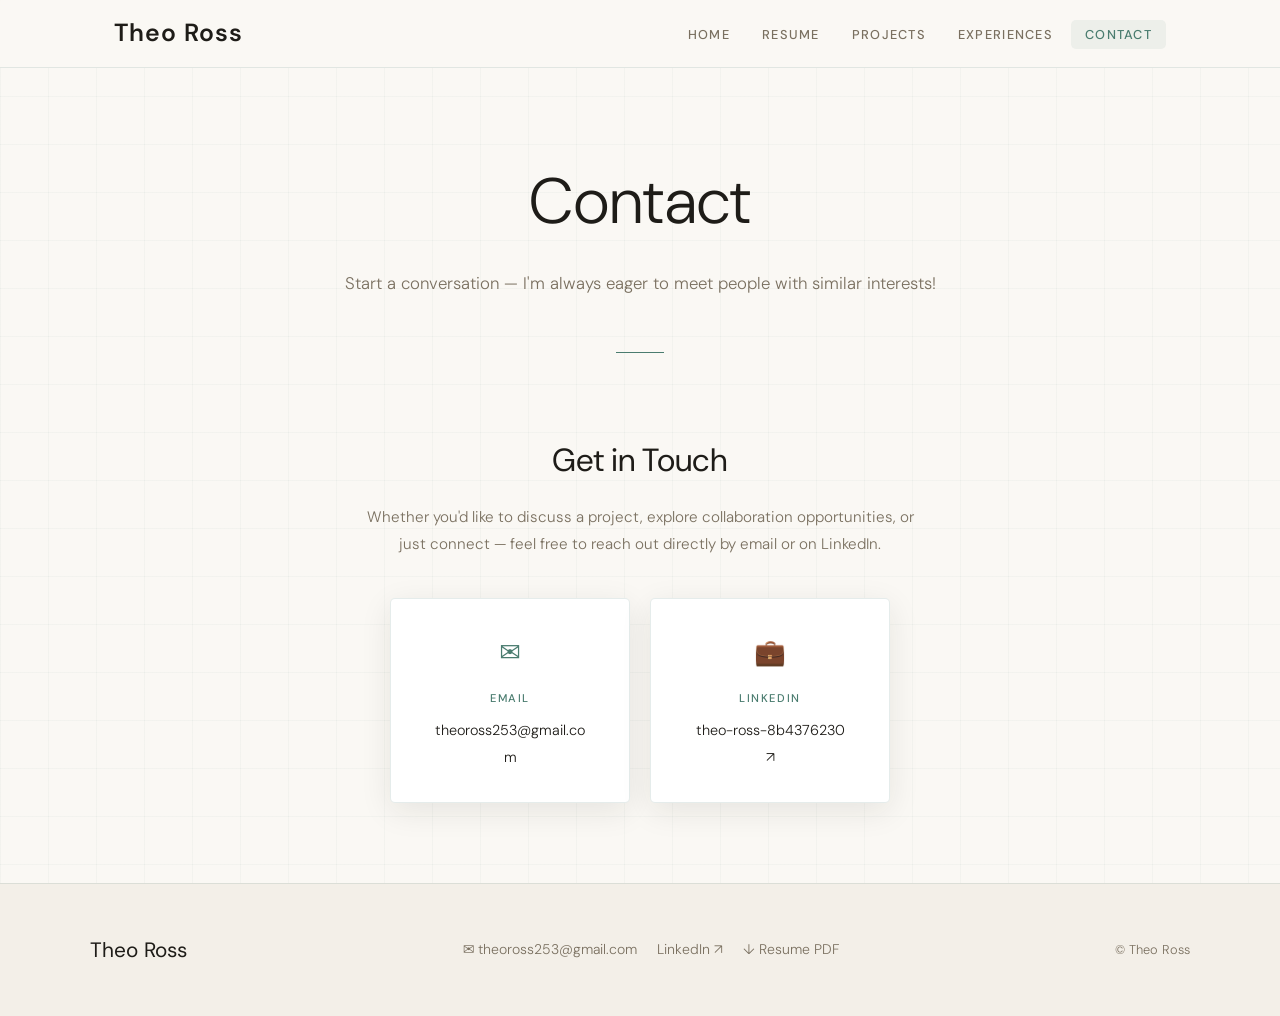
==== contact.html @ b7367333 "Initial commit" ====
<!DOCTYPE html>
<html lang="en">
<head>
  <meta charset="UTF-8">
  <meta name="viewport" content="width=device-width, initial-scale=1">
  <title>Contact | Theo Ross</title>
  <meta name="description" content="Get in touch with Theo Ross — Geospatial Scientist.">
  <link rel="stylesheet" href="css/style.css">
</head>
<body>

  <!-- Navigation -->
  <nav class="navbar">
    <div class="nav-container">
      <a href="index.html" class="nav-brand">Theo Ross</a>
      <button class="nav-toggle" aria-label="Toggle navigation">
        <span></span><span></span><span></span>
      </button>
      <ul class="nav-links">
        <li><a href="index.html">Home</a></li>
        <li><a href="resume.html">Resume</a></li>
        <li><a href="projects.html">Projects</a></li>
        <li><a href="experiences.html">Experiences</a></li>
        <li><a href="contact.html">Contact</a></li>
      </ul>
    </div>
  </nav>

  <div class="page-wrapper">

    <div class="page-hero">
      <h1>Contact</h1>
      <p>Start a conversation — I'm always eager to meet people with similar interests!</p>
    </div>

    <section class="section">
      <div class="section-inner">
        <div class="contact-centered reveal">
          <h2>Get in Touch</h2>
          <p>
            Whether you'd like to discuss a project, explore collaboration opportunities,
            or just connect — feel free to reach out directly by email or on LinkedIn.
          </p>
          <div class="contact-cards">
            <a href="mailto:theoross253@gmail.com" class="contact-card">
              <span class="contact-card-icon">✉</span>
              <span class="contact-card-label">Email</span>
              <span class="contact-card-value">theoross253@gmail.com</span>
            </a>
            <a href="https://www.linkedin.com/in/theo-ross-8b4376230" target="_blank" rel="noopener" class="contact-card">
              <span class="contact-card-icon">💼</span>
              <span class="contact-card-label">LinkedIn</span>
              <span class="contact-card-value">theo-ross-8b4376230 ↗</span>
            </a>
          </div>
        </div>
      </div>
    </section>

  </div><!-- /page-wrapper -->

  <footer>
    <div class="footer-inner">
      <span class="footer-brand">Theo Ross</span>
      <div class="footer-links">
        <a href="mailto:theoross253@gmail.com">✉ theoross253@gmail.com</a>
        <a href="https://www.linkedin.com/in/theo-ross-8b4376230" target="_blank" rel="noopener">LinkedIn ↗</a>
        <a href="assets/TheoRoss_Resume.pdf" target="_blank">↓ Resume PDF</a>
      </div>
      <span class="footer-copy">© Theo Ross</span>
    </div>
  </footer>

  <button id="back-top" aria-label="Back to top">↑</button>
  <script src="js/main.js"></script>
</body>
</html>
---- css/style.css ----
@import url('https://fonts.googleapis.com/css2?family=Cormorant+Garamond:ital,wght@0,300;0,400;0,500;0,600;1,300;1,400&family=DM+Sans:opsz,wght@9..40,300;9..40,400;9..40,500&display=swap');

/* ── Variables ─────────────────────────────────── */
:root {
  --bg:           #faf8f4;
  --bg-light:     #f3efe8;
  --surface:      #ffffff;
  --surface-2:    #ede9e0;
  --text:         #1e1c18;
  --text-muted:   #7a7060;
  --accent:       #4a7c6f;
  --accent-warm:  #c4724a;
  --border:       rgba(74, 124, 111, 0.14);
  --border-hover: rgba(74, 124, 111, 0.45);
  --shadow:       0 8px 32px rgba(30, 28, 24, 0.09);
  --shadow-lg:    0 20px 60px rgba(30, 28, 24, 0.13);
  --radius:       5px;
  --nav-h:        68px;
  --font-display: 'DM Sans', Georgia, serif;
  --font-body:    'DM Sans', system-ui, sans-serif;
}

/* ── Reset ─────────────────────────────────────── */
*, *::before, *::after { box-sizing: border-box; margin: 0; padding: 0; }
html { scroll-behavior: smooth; }
body {
  background: var(--bg);
  color: var(--text);
  font-family: var(--font-body);
  font-size: 16px;
  line-height: 1.7;
  min-height: 100vh;
}
img { max-width: 100%; display: block; }
a { color: var(--accent); text-decoration: none; transition: color .2s; }
a:hover { color: var(--accent-warm); }

/* ── Subtle topographic background ─────────────── */
body::before {
  content: '';
  position: fixed;
  inset: 0;
  background-image:
    linear-gradient(rgba(74,124,111,.04) 1px, transparent 1px),
    linear-gradient(90deg, rgba(74,124,111,.04) 1px, transparent 1px);
  background-size: 48px 48px;
  pointer-events: none;
  z-index: 0;
}

/* ── Navigation ────────────────────────────────── */
.navbar {
  position: fixed;
  top: 0; left: 0; right: 0;
  height: var(--nav-h);
  background: rgba(250, 248, 244, 0.94);
  backdrop-filter: blur(14px);
  border-bottom: 1px solid var(--border);
  z-index: 1000;
}
.nav-container {
  max-width: 1100px;
  margin: 0 auto;
  padding: 0 24px;
  height: 100%;
  display: flex;
  align-items: center;
  justify-content: space-between;
}
.nav-brand {
  font-family: var(--font-display);
  font-size: 1.55rem;
  font-weight: 600;
  color: var(--text);
  letter-spacing: .04em;
}
.nav-brand:hover { color: var(--accent); }
.nav-links {
  display: flex;
  list-style: none;
  gap: 4px;
}
.nav-links a {
  color: var(--text-muted);
  font-size: .8rem;
  font-weight: 500;
  letter-spacing: .1em;
  text-transform: uppercase;
  padding: 6px 14px;
  border-radius: var(--radius);
  transition: color .2s, background .2s;
}
.nav-links a:hover,
.nav-links a.active {
  color: var(--accent);
  background: rgba(74, 124, 111, .08);
}
.nav-toggle {
  display: none;
  flex-direction: column;
  gap: 5px;
  cursor: pointer;
  background: none;
  border: none;
  padding: 4px;
}
.nav-toggle span {
  display: block;
  width: 24px;
  height: 2px;
  background: var(--text);
  border-radius: 2px;
  transition: transform .3s, opacity .3s;
}
.nav-toggle.open span:nth-child(1) { transform: translateY(7px) rotate(45deg); }
.nav-toggle.open span:nth-child(2) { opacity: 0; }
.nav-toggle.open span:nth-child(3) { transform: translateY(-7px) rotate(-45deg); }

/* ── Page wrapper ──────────────────────────────── */
.page-wrapper {
  position: relative;
  z-index: 1;
  padding-top: var(--nav-h);
}

/* ── Hero ──────────────────────────────────────── */
.hero {
  min-height: calc(100vh - var(--nav-h));
  display: flex;
  align-items: center;
  padding: 80px 24px;
  position: relative;
  overflow: hidden;
}
.hero::after {
  content: '';
  position: absolute;
  top: -60px; right: -80px;
  width: 520px; height: 520px;
  border-radius: 50%;
  background: radial-gradient(circle, rgba(74,124,111,.07) 0%, transparent 70%);
  pointer-events: none;
}
.hero-inner {
  max-width: 1100px;
  margin: 0 auto;
  width: 100%;
  display: grid;
  grid-template-columns: 1fr 1fr;
  gap: 64px;
  align-items: center;
}
.hero-eyebrow {
  font-size: .72rem;
  letter-spacing: .22em;
  text-transform: uppercase;
  color: var(--accent);
  margin-bottom: 16px;
  font-weight: 500;
}
.hero-name {
  font-family: var(--font-display);
  font-size: clamp(3rem, 6vw, 5rem);
  font-weight: 300;
  line-height: 1.05;
  color: var(--text);
  margin-bottom: 8px;
}
.hero-title {
  font-family: var(--font-display);
  font-size: clamp(1.2rem, 2.5vw, 1.6rem);
  font-weight: 300;
  font-style: italic;
  color: var(--accent-warm);
  margin-bottom: 32px;
}
.hero-desc {
  font-size: .975rem;
  color: var(--text-muted);
  max-width: 520px;
  margin-bottom: 40px;
  font-weight: 300;
  line-height: 1.85;
}
.hero-actions {
  display: flex;
  gap: 14px;
  flex-wrap: wrap;
}
.hero-image-wrap {
  display: flex;
  justify-content: center;
}
.hero-photo {
  width: 340px;
  height: 340px;
  border-radius: 50%;
  object-fit: cover;
  border: 2px solid var(--border-hover);
  box-shadow: 0 0 60px rgba(74, 124, 111, .1), var(--shadow-lg);
  transition: transform .4s, box-shadow .4s;
}
.hero-photo:hover {
  transform: scale(1.02);
  box-shadow: 0 0 80px rgba(74, 124, 111, .18), var(--shadow-lg);
}

/* ── Buttons ───────────────────────────────────── */
.btn {
  display: inline-flex;
  align-items: center;
  gap: 8px;
  padding: 11px 26px;
  border-radius: var(--radius);
  font-family: var(--font-body);
  font-size: .8rem;
  font-weight: 500;
  letter-spacing: .08em;
  text-transform: uppercase;
  cursor: pointer;
  transition: all .22s;
  border: 1px solid transparent;
}
.btn-primary {
  background: var(--accent);
  color: #fff;
  border-color: var(--accent);
}
.btn-primary:hover {
  background: transparent;
  color: var(--accent);
}
.btn-outline {
  background: transparent;
  color: var(--accent);
  border-color: var(--border-hover);
}
.btn-outline:hover {
  background: rgba(74,124,111,.07);
  color: var(--accent);
  border-color: var(--accent);
}

/* ── Hero nav grid ─────────────────────────────── */
.hero-nav-grid {
  display: grid;
  grid-template-columns: 1fr 1fr;
  gap: 12px;
  width: 100%;
  max-width: 460px;
}
.hero-nav-card {
  display: flex;
  flex-direction: column;
  align-items: flex-start;
  gap: 3px;
  padding: 18px 20px;
  background: var(--surface);
  border: 1px solid var(--border);
  border-radius: var(--radius);
  text-decoration: none;
  color: inherit;
  transition: border-color .22s, transform .22s, box-shadow .22s, background .22s;
  box-shadow: var(--shadow);
  position: relative;
  overflow: hidden;
}
.hero-nav-card::before {
  content: '';
  position: absolute;
  bottom: 0; left: 0;
  width: 0; height: 2px;
  background: var(--accent);
  transition: width .25s ease;
}
.hero-nav-card:hover::before { width: 100%; }
.hero-nav-card:hover {
  border-color: var(--border-hover);
  transform: translateY(-3px);
  box-shadow: var(--shadow-lg);
  color: inherit;
}
.hero-nav-label {
  font-family: var(--font-display);
  font-size: 1rem;
  font-weight: 500;
  color: var(--text);
  letter-spacing: .02em;
}
.hero-nav-desc {
  font-size: .76rem;
  color: var(--text-muted);
  font-weight: 300;
  letter-spacing: .03em;
}

/* ── Page header (inner pages) ─────────────────── */
.page-hero {
  padding: 80px 24px 56px;
  text-align: center;
  position: relative;
}
.page-hero::after {
  content: '';
  position: absolute;
  bottom: 0; left: 50%;
  transform: translateX(-50%);
  width: 48px; height: 1px;
  background: var(--accent);
}
.page-hero h1 {
  font-family: var(--font-display);
  font-size: clamp(2.5rem, 5vw, 4rem);
  font-weight: 300;
  color: var(--text);
  letter-spacing: .02em;
}
.page-hero p {
  color: var(--text-muted);
  font-weight: 300;
  margin-top: 12px;
  font-size: 1.05rem;
}

/* ── Sections ──────────────────────────────────── */
.section {
  padding: 80px 24px;
}
.section-inner {
  max-width: 1100px;
  margin: 0 auto;
}
.section-title {
  font-family: var(--font-display);
  font-size: clamp(1.6rem, 3vw, 2.2rem);
  font-weight: 400;
  color: var(--text);
  margin-bottom: 40px;
  padding-bottom: 16px;
  border-bottom: 1px solid var(--border);
  position: relative;
}
.section-title::after {
  content: '';
  position: absolute;
  bottom: -1px; left: 0;
  width: 40px; height: 1px;
  background: var(--accent);
}

/* ── Home quick-links ──────────────────────────── */
.quick-links {
  background: var(--bg-light);
  padding: 80px 24px;
  border-top: 1px solid var(--border);
}
.quick-grid {
  max-width: 1100px;
  margin: 0 auto;
  display: grid;
  grid-template-columns: repeat(3, 1fr);
  gap: 24px;
}
.quick-card {
  background: var(--surface);
  border: 1px solid var(--border);
  border-radius: var(--radius);
  padding: 40px 32px;
  text-align: center;
  transition: border-color .25s, transform .25s, box-shadow .25s;
  text-decoration: none;
  color: inherit;
  display: block;
}
.quick-card:hover {
  border-color: var(--border-hover);
  transform: translateY(-4px);
  box-shadow: var(--shadow-lg);
  color: inherit;
}
.quick-card-icon {
  font-size: 2rem;
  margin-bottom: 16px;
  display: block;
}
.quick-card h3 {
  font-family: var(--font-display);
  font-size: 1.5rem;
  font-weight: 400;
  color: var(--text);
  margin-bottom: 8px;
}
.quick-card p {
  color: var(--text-muted);
  font-size: .9rem;
  font-weight: 300;
}

/* ── Timeline (Resume) ─────────────────────────── */
.timeline {
  position: relative;
  padding-left: 28px;
}
.timeline::before {
  content: '';
  position: absolute;
  left: 0; top: 8px; bottom: 0;
  width: 1px;
  background: var(--border);
}
.timeline-item {
  position: relative;
  margin-bottom: 48px;
}
.timeline-item::before {
  content: '';
  position: absolute;
  left: -33px; top: 8px;
  width: 9px; height: 9px;
  border-radius: 50%;
  background: var(--accent);
  border: 2px solid var(--bg);
}
.timeline-date {
  font-size: .78rem;
  letter-spacing: .12em;
  text-transform: uppercase;
  color: var(--accent);
  font-weight: 500;
  margin-bottom: 4px;
}
.timeline-role {
  font-family: var(--font-display);
  font-size: 1.3rem;
  font-weight: 500;
  color: var(--text);
  margin-bottom: 2px;
}
.timeline-org {
  font-size: .9rem;
  color: var(--text-muted);
  font-weight: 300;
  margin-bottom: 14px;
}
.timeline-bullets {
  list-style: none;
  display: flex;
  flex-direction: column;
  gap: 6px;
}
.timeline-bullets li {
  font-size: .925rem;
  font-weight: 300;
  color: var(--text-muted);
  padding-left: 16px;
  position: relative;
}
.timeline-bullets li::before {
  content: '—';
  position: absolute;
  left: 0;
  color: var(--accent);
  font-size: .75rem;
}
.timeline-bullets a { color: var(--accent); }

/* ── Skills grid ───────────────────────────────── */
.skills-grid {
  display: grid;
  grid-template-columns: repeat(auto-fit, minmax(280px, 1fr));
  gap: 20px;
}
.skill-group {
  background: var(--surface);
  border: 1px solid var(--border);
  border-radius: var(--radius);
  padding: 28px;
  box-shadow: var(--shadow);
}
.skill-group h4 {
  font-family: var(--font-display);
  font-size: 1.1rem;
  font-weight: 500;
  color: var(--accent);
  margin-bottom: 16px;
  padding-bottom: 10px;
  border-bottom: 1px solid var(--border);
}
.skill-tag {
  display: inline-block;
  background: rgba(74,124,111,.07);
  border: 1px solid var(--border);
  color: var(--text-muted);
  border-radius: 3px;
  padding: 4px 10px;
  font-size: .8rem;
  margin: 4px 4px 0 0;
  font-weight: 400;
}
.skill-list {
  list-style: none;
  display: flex;
  flex-direction: column;
  gap: 6px;
}
.skill-list li {
  font-size: .9rem;
  font-weight: 300;
  color: var(--text-muted);
  padding-left: 14px;
  position: relative;
}
.skill-list li::before {
  content: '·';
  position: absolute;
  left: 0;
  color: var(--accent);
}

/* ── Awards ────────────────────────────────────── */
.award-item {
  display: flex;
  gap: 20px;
  padding: 20px 0;
  border-bottom: 1px solid var(--border);
}
.award-item:last-child { border-bottom: none; }
.award-date {
  font-size: .78rem;
  letter-spacing: .1em;
  text-transform: uppercase;
  color: var(--accent);
  font-weight: 500;
  min-width: 110px;
  padding-top: 2px;
}
.award-content h4 {
  font-size: 1rem;
  font-weight: 500;
  color: var(--text);
  margin-bottom: 2px;
}
.award-content p {
  font-size: .875rem;
  font-weight: 300;
  color: var(--text-muted);
}

/* ── Education ─────────────────────────────────── */
.edu-card {
  background: var(--surface);
  border: 1px solid var(--border);
  border-radius: var(--radius);
  padding: 32px;
  max-width: 600px;
  box-shadow: var(--shadow);
}
.edu-card h3 {
  font-family: var(--font-display);
  font-size: 1.5rem;
  font-weight: 400;
  color: var(--text);
  margin-bottom: 4px;
}
.edu-card .edu-degree {
  color: var(--accent);
  font-size: .875rem;
  letter-spacing: .08em;
  text-transform: uppercase;
  font-weight: 500;
  margin-bottom: 16px;
}
.edu-card ul {
  list-style: none;
  display: flex;
  flex-direction: column;
  gap: 6px;
}
.edu-card ul li {
  font-size: .9rem;
  color: var(--text-muted);
  font-weight: 300;
  padding-left: 14px;
  position: relative;
}
.edu-card ul li::before {
  content: '·';
  position: absolute;
  left: 0;
  color: var(--accent);
}

/* ── Project cards ─────────────────────────────── */
.projects-list {
  display: flex;
  flex-direction: column;
  gap: 56px;
}
.project-item {
  display: grid;
  grid-template-columns: 1fr 1fr;
  gap: 48px;
  align-items: start;
  padding-bottom: 56px;
  border-bottom: 1px solid var(--border);
}
.project-item:last-child { border-bottom: none; padding-bottom: 0; }
.project-item.reverse { direction: rtl; }
.project-item.reverse > * { direction: ltr; }
.project-num {
  font-size: .72rem;
  letter-spacing: .18em;
  text-transform: uppercase;
  color: var(--accent);
  font-weight: 500;
  margin-bottom: 10px;
  display: block;
}
.project-text h2 {
  font-family: var(--font-display);
  font-size: clamp(1.4rem, 2.5vw, 2rem);
  font-weight: 400;
  color: var(--text);
  margin-bottom: 16px;
  line-height: 1.2;
}
.project-text p {
  font-size: .925rem;
  font-weight: 300;
  color: var(--text-muted);
  line-height: 1.8;
  margin-bottom: 20px;
}
.project-text a { color: var(--accent); }
.project-skills {
  display: flex;
  flex-wrap: wrap;
  gap: 6px;
  margin-bottom: 20px;
}
.project-skill {
  background: rgba(74,124,111,.07);
  border: 1px solid var(--border);
  color: var(--accent);
  border-radius: 3px;
  padding: 3px 10px;
  font-size: .76rem;
  letter-spacing: .06em;
  text-transform: uppercase;
}
.project-links { display: flex; gap: 10px; flex-wrap: wrap; }
.project-media {
  display: flex;
  flex-direction: column;
  gap: 12px;
}
.project-media img {
  width: 100%;
  border-radius: var(--radius);
  border: 1px solid var(--border);
  object-fit: cover;
  transition: border-color .25s, box-shadow .25s, transform .25s;
  box-shadow: var(--shadow);
}
.project-media img:hover {
  border-color: var(--border-hover);
  box-shadow: var(--shadow-lg);
  transform: translateY(-2px);
}
.project-media a { display: block; }

/* ── Experiences ───────────────────────────────── */
.experiences-list {
  display: flex;
  flex-direction: column;
  gap: 64px;
}
.exp-item {
  display: grid;
  grid-template-columns: 1fr 1fr;
  gap: 48px;
  align-items: start;
}
.exp-text h2 {
  font-family: var(--font-display);
  font-size: clamp(1.4rem, 2.5vw, 1.9rem);
  font-weight: 400;
  color: var(--text);
  margin-bottom: 14px;
  line-height: 1.2;
}
.exp-text p {
  font-size: .925rem;
  font-weight: 300;
  color: var(--text-muted);
  line-height: 1.8;
}
.exp-text a { color: var(--accent); }
.exp-media {
  display: flex;
  flex-wrap: wrap;
  gap: 12px;
}
.exp-media img {
  border-radius: var(--radius);
  border: 1px solid var(--border);
  object-fit: cover;
  flex: 1;
  min-width: 0;
  box-shadow: var(--shadow);
  transition: border-color .25s, transform .25s, box-shadow .25s;
}
.exp-media img:hover {
  border-color: var(--border-hover);
  transform: scale(1.01);
  box-shadow: var(--shadow-lg);
}

/* ── Contact ───────────────────────────────────── */
.contact-centered {
  max-width: 560px;
  margin: 0 auto;
  text-align: center;
}
.contact-centered h2 {
  font-family: var(--font-display);
  font-size: 2rem;
  font-weight: 400;
  color: var(--text);
  margin-bottom: 16px;
}
.contact-centered p {
  font-size: .95rem;
  font-weight: 300;
  color: var(--text-muted);
  line-height: 1.8;
  margin-bottom: 40px;
}
.contact-cards {
  display: flex;
  gap: 20px;
  justify-content: center;
  flex-wrap: wrap;
}
.contact-card {
  background: var(--surface);
  border: 1px solid var(--border);
  border-radius: var(--radius);
  padding: 32px 40px;
  text-align: center;
  flex: 1;
  min-width: 200px;
  max-width: 240px;
  box-shadow: var(--shadow);
  transition: border-color .25s, transform .25s, box-shadow .25s;
}
.contact-card:hover {
  border-color: var(--border-hover);
  transform: translateY(-4px);
  box-shadow: var(--shadow-lg);
}
.contact-card-icon {
  font-size: 1.6rem;
  margin-bottom: 14px;
  display: block;
}
.contact-card-label {
  font-size: .7rem;
  letter-spacing: .14em;
  text-transform: uppercase;
  color: var(--accent);
  font-weight: 500;
  margin-bottom: 8px;
  display: block;
}
.contact-card-value {
  font-size: .9rem;
  color: var(--text);
  font-weight: 300;
  word-break: break-all;
}

/* ── Resume download bar ───────────────────────── */
.download-bar {
  background: var(--surface);
  border: 1px solid var(--border);
  border-radius: var(--radius);
  padding: 20px 28px;
  display: flex;
  align-items: center;
  justify-content: space-between;
  gap: 16px;
  flex-wrap: wrap;
  box-shadow: var(--shadow);
}
.download-bar p {
  font-size: .9rem;
  color: var(--text-muted);
  font-weight: 300;
}

/* ── Footer ────────────────────────────────────── */
footer {
  background: var(--bg-light);
  border-top: 1px solid var(--border);
  padding: 48px 24px;
  position: relative;
  z-index: 1;
}
.footer-inner {
  max-width: 1100px;
  margin: 0 auto;
  display: flex;
  align-items: center;
  justify-content: space-between;
  flex-wrap: wrap;
  gap: 20px;
}
.footer-brand {
  font-family: var(--font-display);
  font-size: 1.3rem;
  font-weight: 400;
  color: var(--text);
}
.footer-links {
  display: flex;
  gap: 20px;
  align-items: center;
}
.footer-links a {
  color: var(--text-muted);
  font-size: .875rem;
  font-weight: 300;
  display: flex;
  align-items: center;
  gap: 6px;
  transition: color .2s;
}
.footer-links a:hover { color: var(--accent); }
.footer-copy {
  font-size: .8rem;
  color: var(--text-muted);
  font-weight: 300;
}

/* ── Scroll reveal ─────────────────────────────── */
.reveal {
  opacity: 0;
  transform: translateY(24px);
  transition: opacity .55s ease, transform .55s ease;
}
.reveal.visible {
  opacity: 1;
  transform: translateY(0);
}

/* ── Back to top ───────────────────────────────── */
#back-top {
  position: fixed;
  bottom: 28px;
  right: 28px;
  width: 42px;
  height: 42px;
  background: var(--accent);
  color: #fff;
  border: none;
  border-radius: 50%;
  cursor: pointer;
  display: flex;
  align-items: center;
  justify-content: center;
  font-size: 1.1rem;
  opacity: 0;
  pointer-events: none;
  transition: opacity .3s, transform .3s;
  z-index: 999;
  box-shadow: 0 4px 16px rgba(74,124,111,.3);
}
#back-top.show {
  opacity: 1;
  pointer-events: all;
}
#back-top:hover { transform: translateY(-3px); }

/* ── Responsive ────────────────────────────────── */
@media (max-width: 860px) {
  .nav-links {
    display: none;
    position: absolute;
    top: var(--nav-h);
    left: 0; right: 0;
    background: rgba(250, 248, 244, 0.98);
    border-bottom: 1px solid var(--border);
    flex-direction: column;
    padding: 16px 0 24px;
    gap: 0;
  }
  .nav-links.open { display: flex; }
  .nav-links a {
    padding: 12px 24px;
    border-radius: 0;
    font-size: .875rem;
  }
  .nav-toggle { display: flex; }

  .hero-inner { grid-template-columns: 1fr; text-align: center; }
  .hero-image-wrap { order: -1; }
  .hero-photo { width: 220px; height: 220px; }
  .hero-desc { margin: 0 auto 32px; }
  .hero-actions { justify-content: center; }
  .hero-nav-grid { max-width: 100%; margin: 0 auto; }
  .hero-nav-card { align-items: center; text-align: center; }

  .quick-grid { grid-template-columns: 1fr; }

  .project-item,
  .project-item.reverse,
  .exp-item { grid-template-columns: 1fr; direction: ltr; }

  .contact-cards { flex-direction: column; align-items: center; }
  .contact-card { max-width: 100%; width: 100%; }
}

@media (max-width: 540px) {
  .section { padding: 56px 16px; }
  .page-hero { padding: 60px 16px 48px; }
  .footer-inner { flex-direction: column; text-align: center; }
}
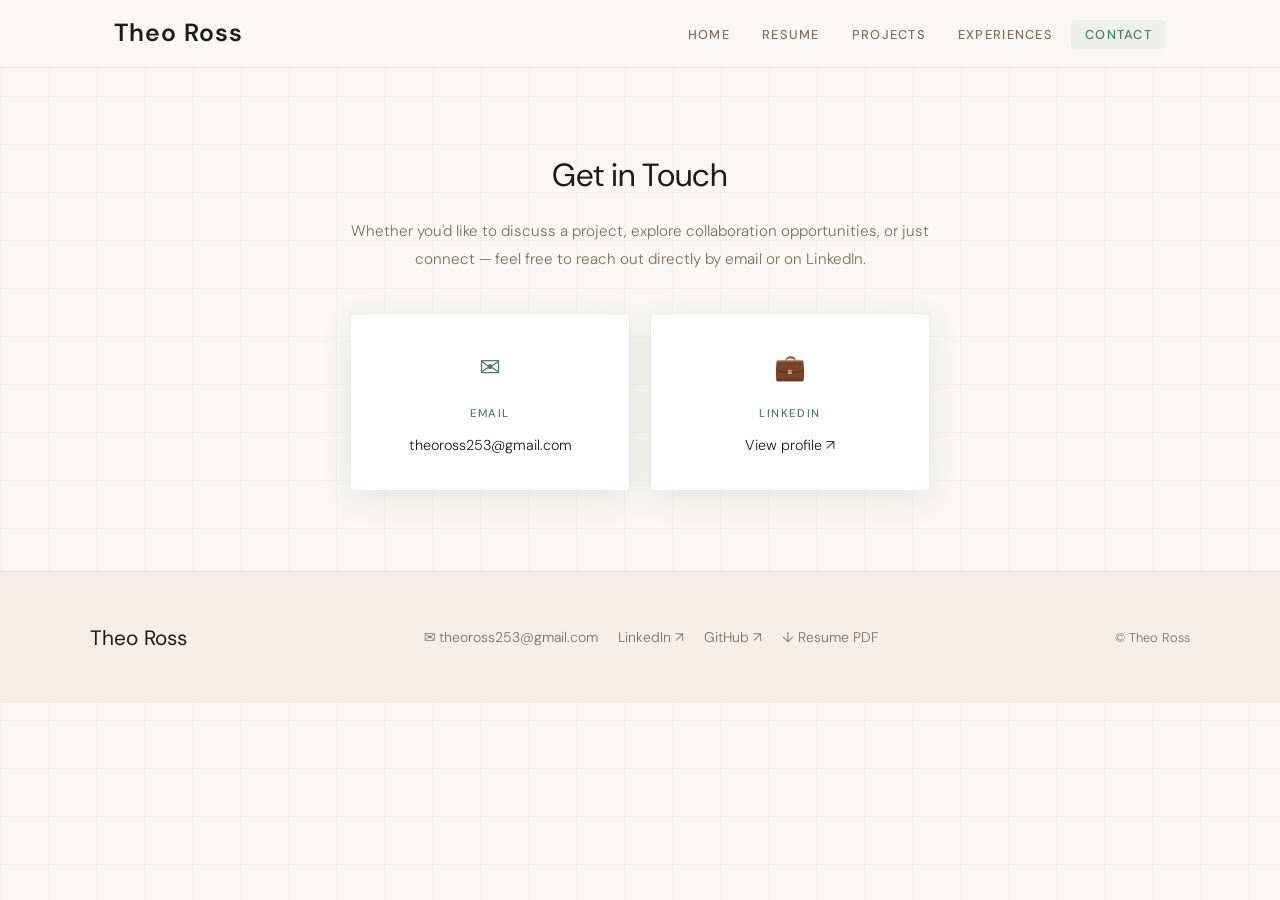
==== commit bd5785d4: "Add GitHub links and refine contact layout" ====
--- a/contact.html
+++ b/contact.html
@@ -28,11 +28,6 @@
 
   <div class="page-wrapper">
 
-    <div class="page-hero">
-      <h1>Contact</h1>
-      <p>Start a conversation — I'm always eager to meet people with similar interests!</p>
-    </div>
-
     <section class="section">
       <div class="section-inner">
         <div class="contact-centered reveal">
@@ -50,7 +45,7 @@
             <a href="https://www.linkedin.com/in/theo-ross-8b4376230" target="_blank" rel="noopener" class="contact-card">
               <span class="contact-card-icon">💼</span>
               <span class="contact-card-label">LinkedIn</span>
-              <span class="contact-card-value">theo-ross-8b4376230 ↗</span>
+              <span class="contact-card-value">View profile ↗</span>
             </a>
           </div>
         </div>
@@ -65,6 +60,7 @@
       <div class="footer-links">
         <a href="mailto:theoross253@gmail.com">✉ theoross253@gmail.com</a>
         <a href="https://www.linkedin.com/in/theo-ross-8b4376230" target="_blank" rel="noopener">LinkedIn ↗</a>
+        <a href="https://github.com/theosross" target="_blank" rel="noopener">GitHub ↗</a>
         <a href="assets/TheoRoss_Resume.pdf" target="_blank">↓ Resume PDF</a>
       </div>
       <span class="footer-copy">© Theo Ross</span>
@@ -74,4 +70,4 @@
   <button id="back-top" aria-label="Back to top">↑</button>
   <script src="js/main.js"></script>
 </body>
-</html>+</html>
--- a/css/style.css
+++ b/css/style.css
@@ -141,7 +141,18 @@
   background: radial-gradient(circle, rgba(74,124,111,.07) 0%, transparent 70%);
   pointer-events: none;
 }
+.hero-topo {
+  position: absolute;
+  inset: 0;
+  width: 100%;
+  height: 100%;
+  pointer-events: none;
+  -webkit-mask-image: radial-gradient(ellipse at center, black 0%, black 50%, transparent 90%);
+          mask-image: radial-gradient(ellipse at center, black 0%, black 50%, transparent 90%);
+}
 .hero-inner {
+  position: relative;
+  z-index: 1;
   max-width: 1100px;
   margin: 0 auto;
   width: 100%;
@@ -718,7 +729,7 @@
 
 /* ── Contact ───────────────────────────────────── */
 .contact-centered {
-  max-width: 560px;
+  max-width: 640px;
   margin: 0 auto;
   text-align: center;
 }
@@ -749,8 +760,8 @@
   padding: 32px 40px;
   text-align: center;
   flex: 1;
-  min-width: 200px;
-  max-width: 240px;
+  min-width: 240px;
+  max-width: 280px;
   box-shadow: var(--shadow);
   transition: border-color .25s, transform .25s, box-shadow .25s;
 }
@@ -777,7 +788,7 @@
   font-size: .9rem;
   color: var(--text);
   font-weight: 300;
-  word-break: break-all;
+  white-space: nowrap;
 }
 
 /* ── Resume download bar ───────────────────────── */
@@ -925,4 +936,4 @@
   .section { padding: 56px 16px; }
   .page-hero { padding: 60px 16px 48px; }
   .footer-inner { flex-direction: column; text-align: center; }
-}+}
